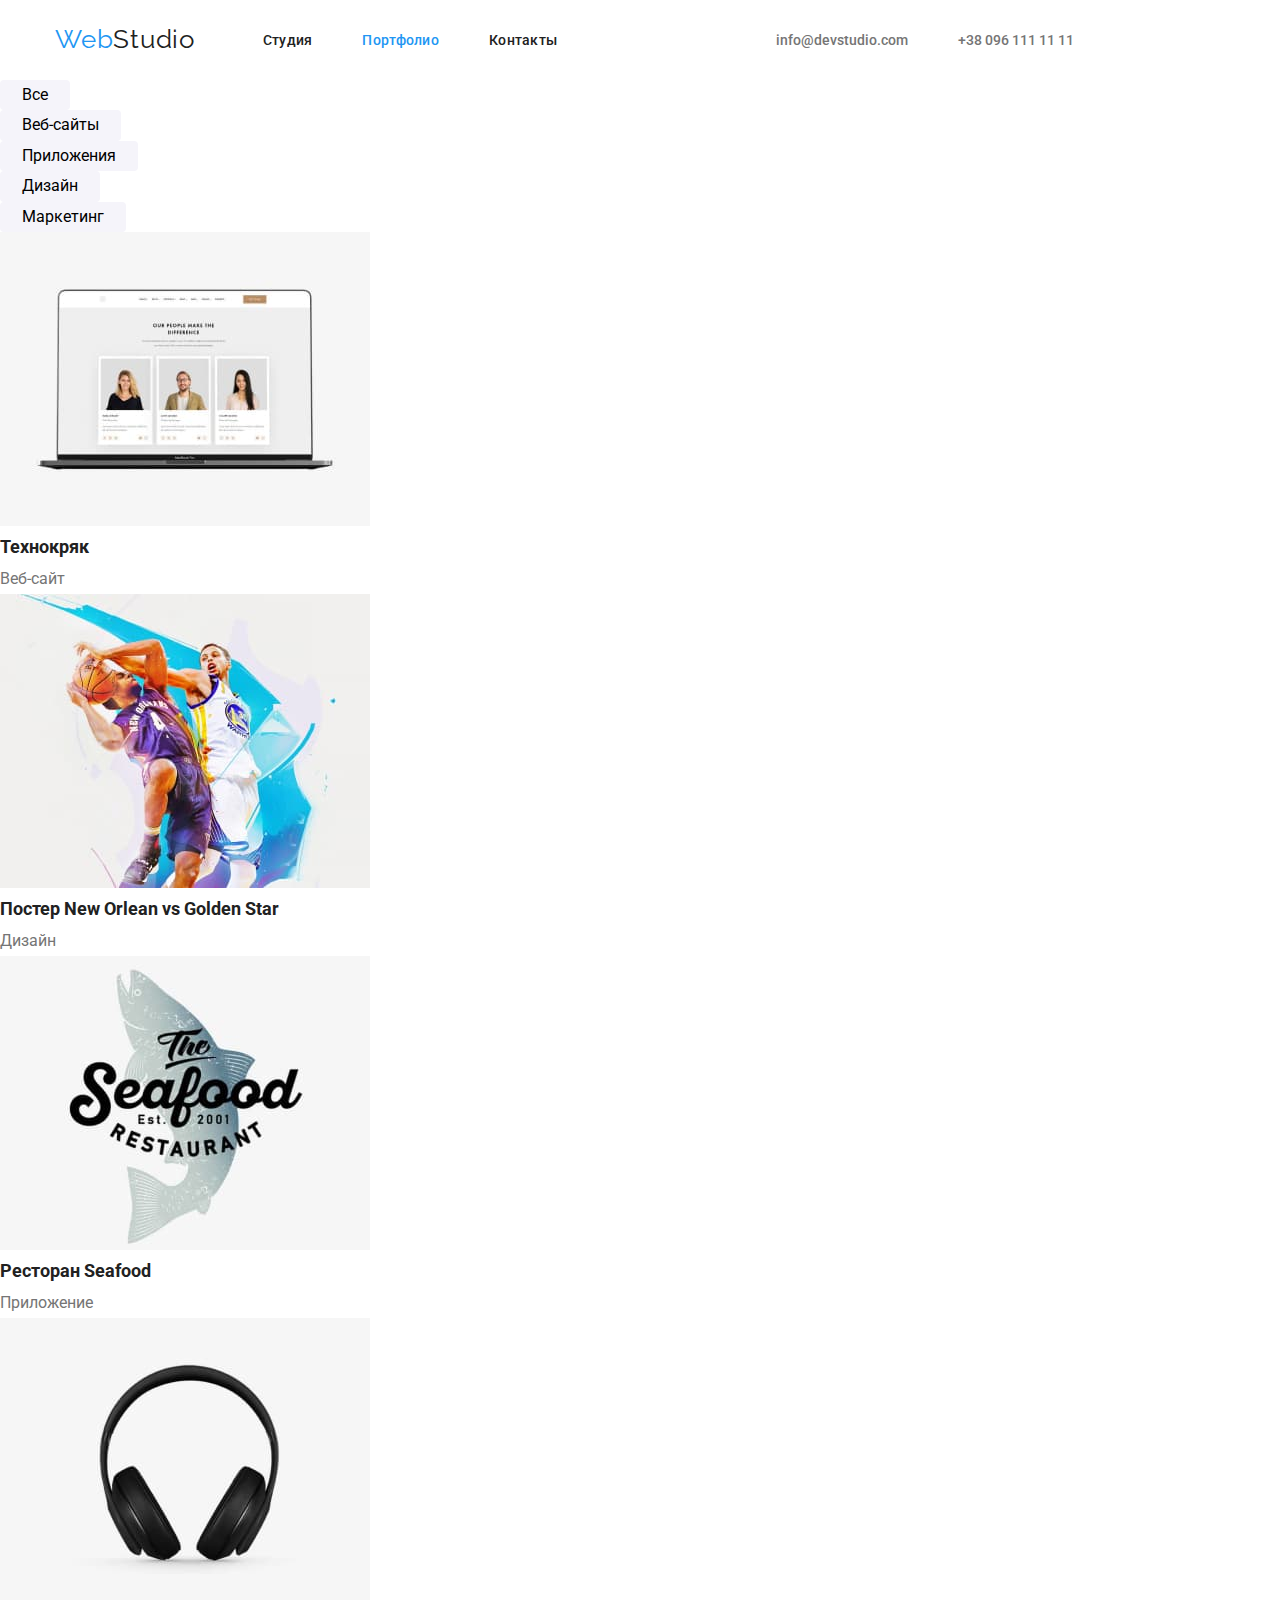
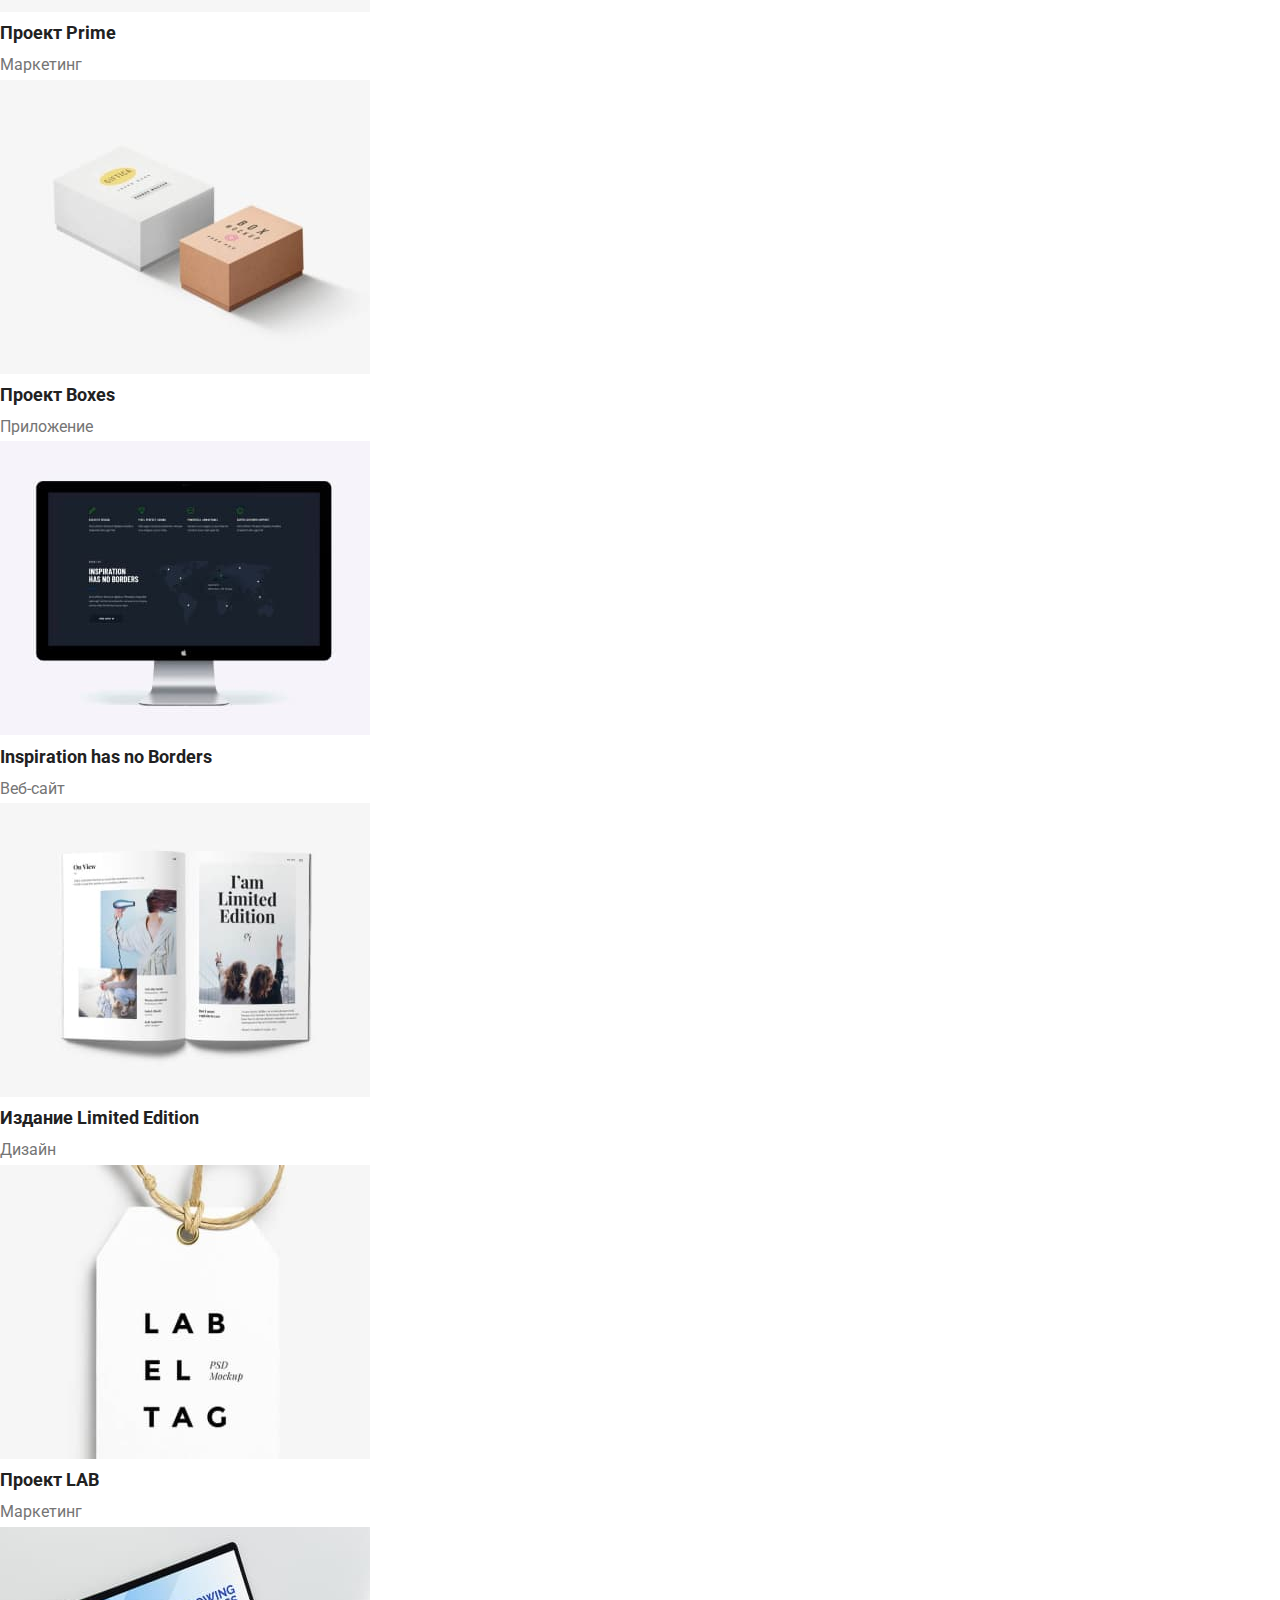
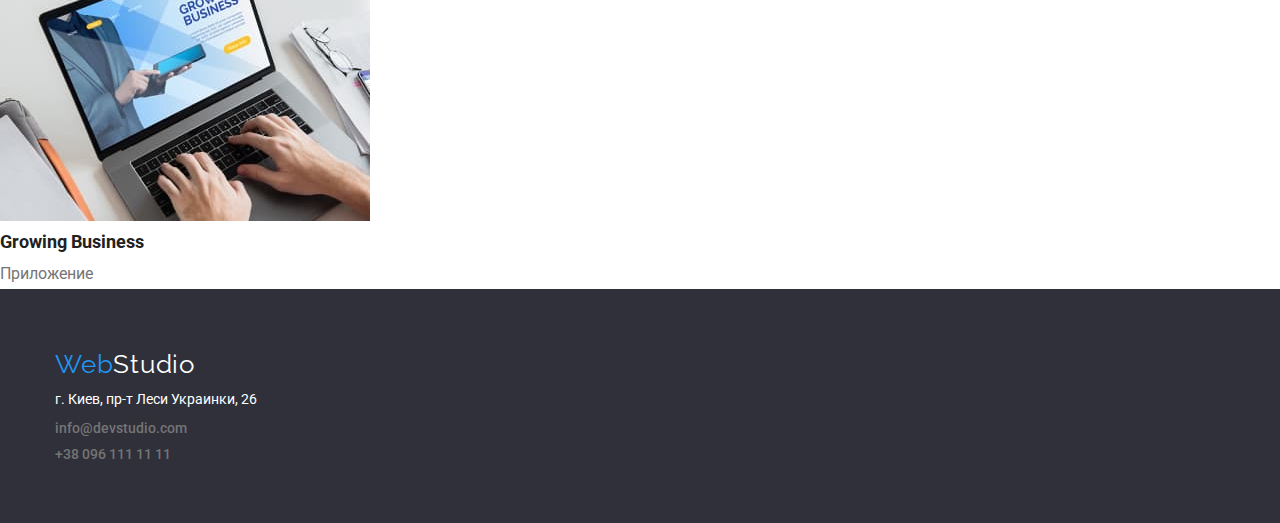
==== portfolio.html @ d4175434 "add styled index.html, global style" ====
<!DOCTYPE html>
<html lang="ru">
  <head>
    <meta charset="UTF-8" />
    <meta http-equiv="X-UA-Compatible" content="IE=edge" />
    <meta name="viewport" content="width=device-width, initial-scale=1.0" />
    <title>Portfolio</title>
    <link
      href="https://fonts.googleapis.com/css2?family=Raleway:wght@700&family=Roboto:wght@400;500;700;900&display=swap"
      rel="stylesheet"
    />
    <link rel="stylesheet" href="./src/css/modern-normalize.css" />
    <link rel="stylesheet" href="./src/css/style.css" />
  </head>
  <body>
    <header class="header container flex-wrapp">
      <a class="logo" href="#"><span class="logo-span">Web</span>Studio</a>

      <nav class="header-naw">
        <ul class="menu-list flex-wrapp">
          <li class="menu-item">
            <a class="menu-link" href="./index.html" title="Студия">Студия</a>
          </li>
          <li class="menu-item">
            <a class="menu-link curren" href="#" title="Портфолио">Портфолио</a>
          </li>
          <li class="menu-item">
            <a class="menu-link" href="#" title="Контакты">Контакты</a>
          </li>
        </ul>
      </nav>
      <ul class="contact-list flex-wrapp">
        <li class="contact-item">
          <a class="contact-item-link" href="mailto:info@devstudio.com"
            >info@devstudio.com</a
          >
        </li>
        <li class="contact-item">
          <a class="contact-item-link" href="tel:+380961111111"
            >+38 096 111 11 11</a
          >
        </li>
      </ul>
    </header>

    <main class="main">
      <section>
        <ul class="filter-button-list">
          <li class="filter-button-item">
            <button class="filter-button" type="button">Все</button>
          </li>
          <li class="filter-button-item">
            <button class="filter-button" type="button">Веб-сайты</button>
          </li>
          <li class="filter-button-item">
            <button class="filter-button" type="button">Приложения</button>
          </li>
          <li class="filter-button-item">
            <button class="filter-button" type="button">Дизайн</button>
          </li>
          <li class="filter-button-item">
            <button class="filter-button" type="button">Маркетинг</button>
          </li>
        </ul>

        <ul class="portfolio-project-list">
          <li class="portfolio-project-item">
            <img
              class="portfolio-project-img"
              src="./src/images/portfolio/portfolio-1.jpg"
              alt="portfolio-1"
              width="370"
            />
            <h3 class="portfolio-project-name">Технокряк</h3>
            <p class="portfolio-project-type">Веб-сайт</p>
          </li>
          <li class="portfolio-project-item">
            <img
              class="portfolio-project-img"
              src="./src/images/portfolio/portfolio-2.jpg"
              alt="portfolio-1"
              width="370"
            />
            <h3 class="portfolio-project-name">
              Постер New Orlean vs Golden Star
            </h3>
            <p class="portfolio-project-type">Дизайн</p>
          </li>
          <li class="portfolio-project-item">
            <img
              class="portfolio-project-img"
              src="./src/images/portfolio/portfolio-3.jpg"
              alt="portfolio-1"
              width="370"
            />
            <h3 class="portfolio-project-name">Ресторан Seafood</h3>
            <p class="portfolio-project-type">Приложение</p>
          </li>
          <li class="portfolio-project-item">
            <img
              class="portfolio-project-img"
              src="./src/images/portfolio/portfolio-4.jpg"
              alt="portfolio-1"
              width="370"
            />
            <h3 class="portfolio-project-name">Проект Prime</h3>
            <p class="portfolio-project-type">Маркетинг</p>
          </li>
          <li class="portfolio-project-item">
            <img
              class="portfolio-project-img"
              src="./src/images/portfolio/portfolio-5.jpg"
              alt="portfolio-1"
              width="370"
            />
            <h3 class="portfolio-project-name">Проект Boxes</h3>
            <p class="portfolio-project-type">Приложение</p>
          </li>
          <li class="portfolio-project-item">
            <img
              class="portfolio-project-img"
              src="./src/images/portfolio/portfolio-6.jpg"
              alt="portfolio-1"
              width="370"
            />
            <h3 class="portfolio-project-name">Inspiration has no Borders</h3>
            <p class="portfolio-project-type">Веб-сайт</p>
          </li>
          <li class="portfolio-project-item">
            <img
              class="portfolio-project-img"
              src="./src/images/portfolio/portfolio-7.jpg"
              alt="portfolio-1"
              width="370"
            />
            <h3 class="portfolio-project-name">Издание Limited Edition</h3>
            <p class="portfolio-project-type">Дизайн</p>
          </li>
          <li class="portfolio-project-item">
            <img
              class="portfolio-project-img"
              src="./src/images/portfolio/portfolio-8.jpg"
              alt="portfolio-1"
              width="370"
            />
            <h3 class="portfolio-project-name">Проект LAB</h3>
            <p class="portfolio-project-type">Маркетинг</p>
          </li>
          <li class="portfolio-project-item">
            <img
              class="portfolio-project-img"
              src="./src/images/portfolio/portfolio-9.jpg"
              alt="portfolio-1"
              width="370"
            />
            <h3 class="portfolio-project-name">Growing Business</h3>
            <p class="portfolio-project-type">Приложение</p>
          </li>
        </ul>
      </section>
    </main>

    <footer class="footer">
      <div class="container">
        <a class="logo logo-white" href="#"
          ><span class="logo-span">Web</span>Studio</a
        >
        <address class="footer-address">
          г. Киев, пр-т Леси Украинки, 26
        </address>
        <ul class="contact-list">
          <li class="contact-item contact-item-footer">
            <a class="contact-item-link" href="mailto:info@devstudio.com"
              >info@devstudio.com</a
            >
          </li>
          <li class="contact-item contact-item-footer">
            <a class="contact-item-link" href="tel:+380961111111"
              >+38 096 111 11 11</a
            >
          </li>
        </ul>
      </div>
    </footer>
  </body>
</html>
---- src/css/style.css ----
:root {
  --primary-text-color: #212121;
  --dark-blue-color: #3f51b5;
  --blue-color: #2196f3;
  --grey-color: #757575;
  --light-grey-color: #f5f4fa;
  --primary-white-color: #ffffff;
  --section-preview-bg-color: #2f303a;
}

body {
  font-size: 14px;
  font-family: 'Roboto', sans-serif;
  color: var(--primary-text-color);
}

a {
  text-decoration: none;
}

p,
h1,
h2,
h3,
h4,
h5,
h6 {
  margin: 0;
}

ul {
  padding: 0;
  margin: 0;
  list-style: none;
}

button {
  font-size: 16px;
  cursor: pointer;
  border: none;
}

.container {
  max-width: 1200px;
  margin: 0 auto;
  padding: 0 15px;
}

.flex-wrapp {
  display: flex;
  flex-wrap: wrap;
}

.header {
  height: 80px;
  justify-content: space-between;
}

.logo {
  font-family: Raleway;
  font-size: 26px;
  line-height: 1.2;
  letter-spacing: 0.03em;
  color: var(--primary-text-color);
}

.logo-white {
  color: var(--primary-white-color);
}

.logo-span {
  color: var(--blue-color);
}

.header,
.section-preview {
  align-items: center;
}

.menu-item,
.contact-item {
  margin-right: 50px;
}

.menu-item:last-child,
.contact-item:last-child {
  margin-right: 0;
}

.menu-link {
  color: var(--primary-text-color);
  font-weight: 500;
  letter-spacing: 0.02em;
}

.menu-link.curren {
  color: var(--blue-color);
}

.contact-list {
  flex-basis: 600px;
  justify-content: center;
}

.menu-link:hover,
.menu-link:focus,
.contact-item-link:hover,
.contact-item-link:focus {
  color: var(--blue-color);
}

.contact-item-link {
  color: var(--grey-color);
  font-weight: 500;
  line-height: 1.2;
}

.section {
  padding: 94px 0;
}

.section-team {
  background-color: var(--light-grey-color);
}

.section-preview {
  width: 100%;
  height: 600px;
  background: var(--section-preview-bg-color);
  text-align: center;
  flex-direction: column;
  justify-content: center;
}

.section-preview-title {
  width: 696px;
  font-weight: 900;
  font-size: 44px;
  line-height: 1.36;
  letter-spacing: 0.06em;
  text-transform: uppercase;
  color: var(--primary-white-color);
}

.order-service-btn {
  background-color: var(--blue-color);
  color: var(--primary-white-color);
  box-shadow: 0px 4px 4px rgba(0, 0, 0, 0.15);
  border-radius: 4px;
  margin-top: 30px;
  padding: 10px 32px;
  letter-spacing: 0.06em;
}

.info-list {
  margin: 0 auto;
}

.info-item,
.our-work-gallery-item,
.our-team-item {
  margin-left: 30px;
  flex-basis: calc((100% - 90px) / 4);
  letter-spacing: 0.03em;
}

.info-item:first-child,
.our-work-gallery-item:first-child,
.our-team-item:first-child {
  margin-left: 0;
}

.info-title {
  font-size: 14px;
  line-height: 1.1;
  text-transform: uppercase;
}

.info-description {
  margin-top: 10px;
  color: var(--grey-color);
  line-height: 1.7;
}

.section-title {
  font-weight: 900;
  font-size: 36px;
  line-height: 1.66;
  letter-spacing: 0.03em;
  text-align: center;
  margin-bottom: 50px;
}

.our-team-item {
  background-color: var(--primary-white-color);
  box-shadow: 0px 1px 3px rgba(0, 0, 0, 0.12), 0px 1px 1px rgba(0, 0, 0, 0.14),
    0px 2px 1px rgba(0, 0, 0, 0.2);
  border-radius: 0px 0px 4px 4px;
}

.team-info-wrapp {
  text-align: center;
  padding: 30px 0;
  font-size: 16px;
  line-height: 1.8;
}

.worker-name {
  font-weight: 500;
}

.employee-position {
  color: var(--grey-color);
}

.filter-button {
  background-color: var(--light-grey-color);
  border-radius: 4px;
  padding: 6px 22px;
}

.filter-button:hover,
.filter-button:focus {
  background-color: var(--blue-color);
  color: var(--primary-white-color);
  box-shadow: 0px 3px 1px rgba(0, 0, 0, 0.1), 0px 1px 2px rgba(0, 0, 0, 0.08),
    0px 2px 2px rgba(0, 0, 0, 0.12);
}

.portfolio-project-name {
  font-weight: bold;
  font-size: 18px;
  line-height: 2;
  color: var(--primary-text-color);
}

.portfolio-project-type {
  font-size: 16px;
  line-height: 1.8;
  color: var(--grey-color);
}

.footer {
  padding: 60px 0;
  background-color: var(--section-preview-bg-color);
}

.footer-address {
  line-height: 1.56;
  font-style: normal;
  color: var(--primary-white-color);
}

.footer-address,
.contact-item-footer {
  padding-top: 9px;
}
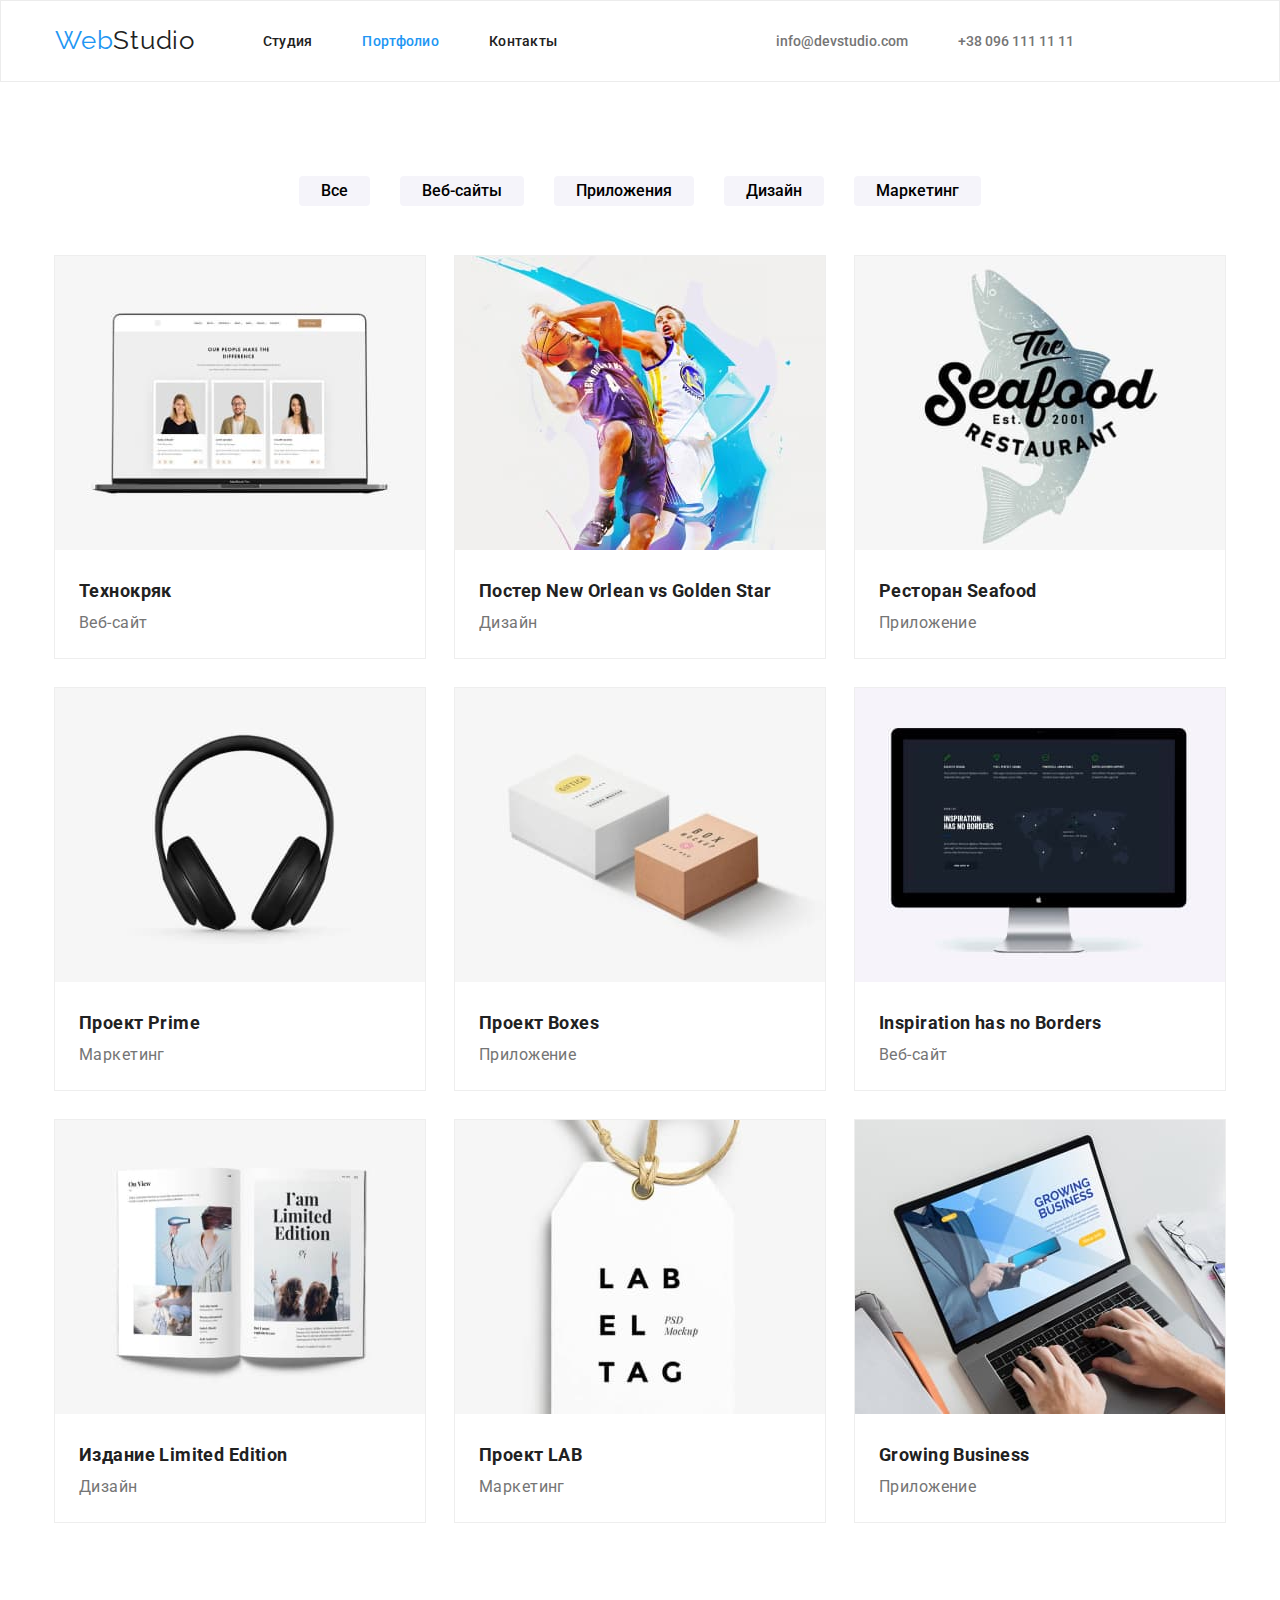
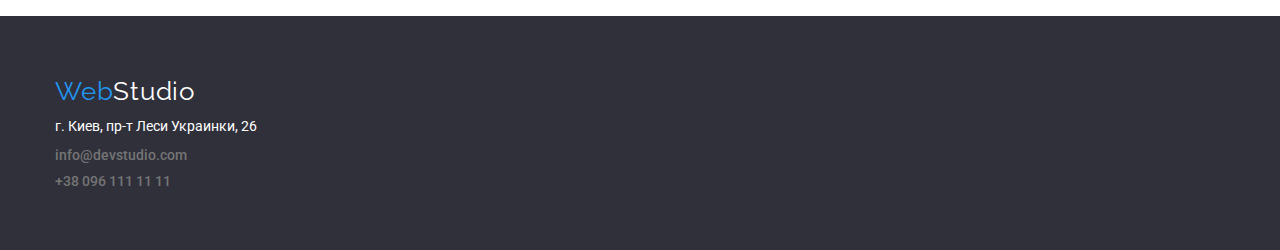
==== commit 82e1867d: "add final project" ====
--- a/portfolio.html
+++ b/portfolio.html
@@ -13,39 +13,43 @@
     <link rel="stylesheet" href="./src/css/style.css" />
   </head>
   <body>
-    <header class="header container flex-wrapp">
-      <a class="logo" href="#"><span class="logo-span">Web</span>Studio</a>
-
-      <nav class="header-naw">
-        <ul class="menu-list flex-wrapp">
-          <li class="menu-item">
-            <a class="menu-link" href="./index.html" title="Студия">Студия</a>
-          </li>
-          <li class="menu-item">
-            <a class="menu-link curren" href="#" title="Портфолио">Портфолио</a>
-          </li>
-          <li class="menu-item">
-            <a class="menu-link" href="#" title="Контакты">Контакты</a>
-          </li>
-        </ul>
-      </nav>
-      <ul class="contact-list flex-wrapp">
-        <li class="contact-item">
-          <a class="contact-item-link" href="mailto:info@devstudio.com"
-            >info@devstudio.com</a
-          >
-        </li>
-        <li class="contact-item">
-          <a class="contact-item-link" href="tel:+380961111111"
-            >+38 096 111 11 11</a
-          >
-        </li>
-      </ul>
+    <header class="header">
+      <div class="header-content container flex-wrapp">
+        <a class="logo" href="#"><span class="logo-span">Web</span>Studio</a>
+
+        <nav class="header-naw">
+          <ul class="menu-list flex-wrapp">
+            <li class="menu-item">
+              <a class="menu-link" href="./index.html" title="Студия">Студия</a>
+            </li>
+            <li class="menu-item">
+              <a class="menu-link curren" href="#" title="Портфолио"
+                >Портфолио</a
+              >
+            </li>
+            <li class="menu-item">
+              <a class="menu-link" href="#" title="Контакты">Контакты</a>
+            </li>
+          </ul>
+        </nav>
+        <ul class="contact-list flex-wrapp">
+          <li class="contact-item">
+            <a class="contact-item-link" href="mailto:info@devstudio.com"
+              >info@devstudio.com</a
+            >
+          </li>
+          <li class="contact-item">
+            <a class="contact-item-link" href="tel:+380961111111"
+              >+38 096 111 11 11</a
+            >
+          </li>
+        </ul>
+      </div>
     </header>
 
-    <main class="main">
-      <section>
-        <ul class="filter-button-list">
+    <main class="main container">
+      <section class="section">
+        <ul class="filter-button-list flex-wrapp">
           <li class="filter-button-item">
             <button class="filter-button" type="button">Все</button>
           </li>
@@ -63,7 +67,7 @@
           </li>
         </ul>
 
-        <ul class="portfolio-project-list">
+        <ul class="portfolio-project-list flex-wrapp">
           <li class="portfolio-project-item">
             <img
               class="portfolio-project-img"
@@ -71,8 +75,10 @@
               alt="portfolio-1"
               width="370"
             />
-            <h3 class="portfolio-project-name">Технокряк</h3>
-            <p class="portfolio-project-type">Веб-сайт</p>
+            <div class="portfolio-project-info">
+              <h3 class="portfolio-project-name">Технокряк</h3>
+              <p class="portfolio-project-type">Веб-сайт</p>
+            </div>
           </li>
           <li class="portfolio-project-item">
             <img
@@ -81,10 +87,12 @@
               alt="portfolio-1"
               width="370"
             />
-            <h3 class="portfolio-project-name">
-              Постер New Orlean vs Golden Star
-            </h3>
-            <p class="portfolio-project-type">Дизайн</p>
+            <div class="portfolio-project-info">
+              <h3 class="portfolio-project-name">
+                Постер New Orlean vs Golden Star
+              </h3>
+              <p class="portfolio-project-type">Дизайн</p>
+            </div>
           </li>
           <li class="portfolio-project-item">
             <img
@@ -93,8 +101,10 @@
               alt="portfolio-1"
               width="370"
             />
-            <h3 class="portfolio-project-name">Ресторан Seafood</h3>
-            <p class="portfolio-project-type">Приложение</p>
+            <div class="portfolio-project-info">
+              <h3 class="portfolio-project-name">Ресторан Seafood</h3>
+              <p class="portfolio-project-type">Приложение</p>
+            </div>
           </li>
           <li class="portfolio-project-item">
             <img
@@ -103,8 +113,10 @@
               alt="portfolio-1"
               width="370"
             />
-            <h3 class="portfolio-project-name">Проект Prime</h3>
-            <p class="portfolio-project-type">Маркетинг</p>
+            <div class="portfolio-project-info">
+              <h3 class="portfolio-project-name">Проект Prime</h3>
+              <p class="portfolio-project-type">Маркетинг</p>
+            </div>
           </li>
           <li class="portfolio-project-item">
             <img
@@ -113,8 +125,10 @@
               alt="portfolio-1"
               width="370"
             />
-            <h3 class="portfolio-project-name">Проект Boxes</h3>
-            <p class="portfolio-project-type">Приложение</p>
+            <div class="portfolio-project-info">
+              <h3 class="portfolio-project-name">Проект Boxes</h3>
+              <p class="portfolio-project-type">Приложение</p>
+            </div>
           </li>
           <li class="portfolio-project-item">
             <img
@@ -123,8 +137,10 @@
               alt="portfolio-1"
               width="370"
             />
-            <h3 class="portfolio-project-name">Inspiration has no Borders</h3>
-            <p class="portfolio-project-type">Веб-сайт</p>
+            <div class="portfolio-project-info">
+              <h3 class="portfolio-project-name">Inspiration has no Borders</h3>
+              <p class="portfolio-project-type">Веб-сайт</p>
+            </div>
           </li>
           <li class="portfolio-project-item">
             <img
@@ -133,8 +149,10 @@
               alt="portfolio-1"
               width="370"
             />
-            <h3 class="portfolio-project-name">Издание Limited Edition</h3>
-            <p class="portfolio-project-type">Дизайн</p>
+            <div class="portfolio-project-info">
+              <h3 class="portfolio-project-name">Издание Limited Edition</h3>
+              <p class="portfolio-project-type">Дизайн</p>
+            </div>
           </li>
           <li class="portfolio-project-item">
             <img
@@ -143,8 +161,10 @@
               alt="portfolio-1"
               width="370"
             />
-            <h3 class="portfolio-project-name">Проект LAB</h3>
-            <p class="portfolio-project-type">Маркетинг</p>
+            <div class="portfolio-project-info">
+              <h3 class="portfolio-project-name">Проект LAB</h3>
+              <p class="portfolio-project-type">Маркетинг</p>
+            </div>
           </li>
           <li class="portfolio-project-item">
             <img
@@ -153,8 +173,10 @@
               alt="portfolio-1"
               width="370"
             />
-            <h3 class="portfolio-project-name">Growing Business</h3>
-            <p class="portfolio-project-type">Приложение</p>
+            <div class="portfolio-project-info">
+              <h3 class="portfolio-project-name">Growing Business</h3>
+              <p class="portfolio-project-type">Приложение</p>
+            </div>
           </li>
         </ul>
       </section>
--- a/src/css/style.css
+++ b/src/css/style.css
@@ -6,6 +6,11 @@
   --light-grey-color: #f5f4fa;
   --primary-white-color: #ffffff;
   --section-preview-bg-color: #2f303a;
+  --bg-portfolio-project-item: #ffffff;
+  --bg-color-btn-filter: #f5f4fa;
+  --hover-color-btn-filter: #2196f3;
+  --bg-color-footer: #2f303a;
+  --bg-color-section: #f5f4fa;
 }
 
 body {
@@ -52,8 +57,13 @@
 }
 
 .header {
+  border: 1px solid #ececec;
+}
+
+.header-content {
   height: 80px;
   justify-content: space-between;
+  align-items: center;
 }
 
 .logo {
@@ -120,7 +130,7 @@
 }
 
 .section-team {
-  background-color: var(--light-grey-color);
+  background-color: var(--bg-color-section);
 }
 
 .section-preview {
@@ -158,7 +168,8 @@
 
 .info-item,
 .our-work-gallery-item,
-.our-team-item {
+.our-team-item,
+.portfolio-project-item {
   margin-left: 30px;
   flex-basis: calc((100% - 90px) / 4);
   letter-spacing: 0.03em;
@@ -166,8 +177,23 @@
 
 .info-item:first-child,
 .our-work-gallery-item:first-child,
-.our-team-item:first-child {
+.our-team-item:first-child,
+.filter-button-item:first-child {
   margin-left: 0;
+}
+
+.portfolio-project-item {
+  margin-bottom: 30px;
+  background-color: var(--bg-portfolio-project-item);
+  outline: 1px solid #eeeeee;
+}
+
+.portfolio-project-item:nth-child(3n + 1) {
+  margin-left: 0;
+}
+
+.portfolio-project-item:nth-last-child(-n + 3) {
+  margin-bottom: 0;
 }
 
 .info-title {
@@ -213,18 +239,12 @@
   color: var(--grey-color);
 }
 
-.filter-button {
-  background-color: var(--light-grey-color);
-  border-radius: 4px;
-  padding: 6px 22px;
-}
-
-.filter-button:hover,
-.filter-button:focus {
-  background-color: var(--blue-color);
-  color: var(--primary-white-color);
-  box-shadow: 0px 3px 1px rgba(0, 0, 0, 0.1), 0px 1px 2px rgba(0, 0, 0, 0.08),
-    0px 2px 2px rgba(0, 0, 0, 0.12);
+.portfolio-project-list {
+  padding-top: 50px;
+}
+
+.portfolio-project-info {
+  padding: 20px 24px;
 }
 
 .portfolio-project-name {
@@ -240,9 +260,32 @@
   color: var(--grey-color);
 }
 
+.filter-button-list {
+  justify-content: center;
+}
+
+.filter-button-item {
+  margin-left: 30px;
+}
+
+.filter-button {
+  background-color: var(--bg-color-btn-filter);
+  border-radius: 4px;
+  padding: 6px 22px;
+  font-weight: 500;
+}
+
+.filter-button:hover,
+.filter-button:focus {
+  background-color: var(--hover-color-btn-filter);
+  color: var(--primary-white-color);
+  box-shadow: 0px 3px 1px rgba(0, 0, 0, 0.1), 0px 1px 2px rgba(0, 0, 0, 0.08),
+    0px 2px 2px rgba(0, 0, 0, 0.12);
+}
+
 .footer {
   padding: 60px 0;
-  background-color: var(--section-preview-bg-color);
+  background-color: var(--bg-color-footer);
 }
 
 .footer-address {
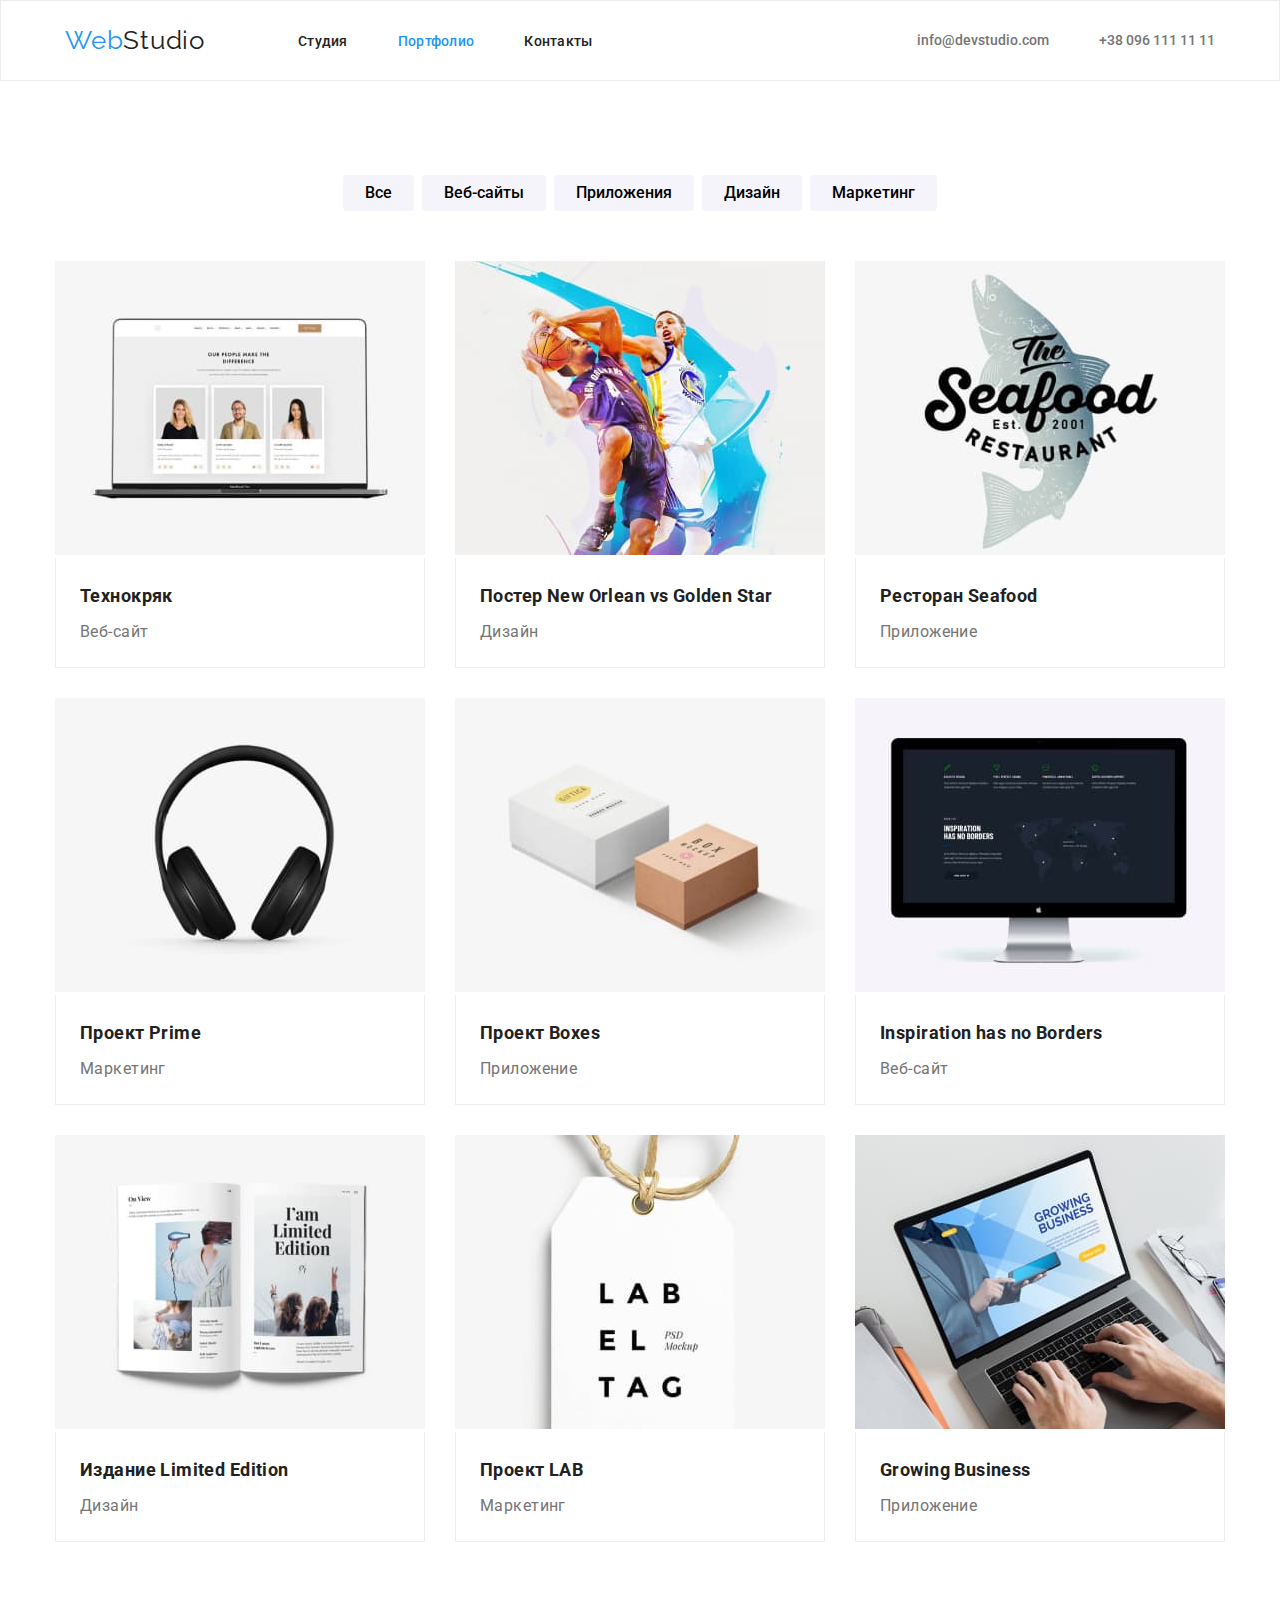
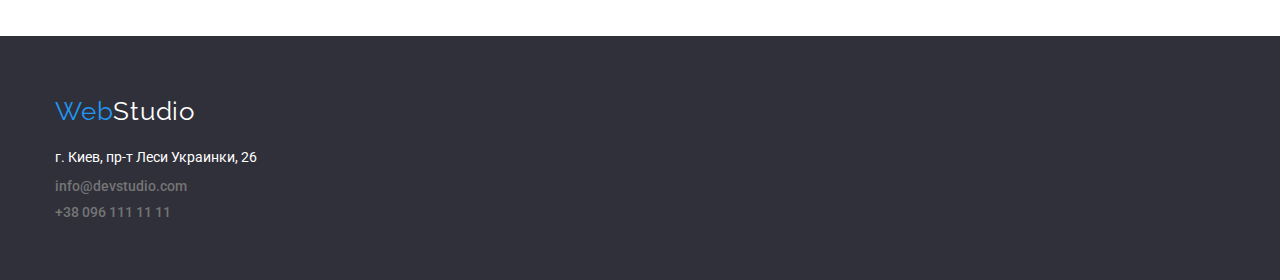
==== commit 14b074d7: "edit footer" ====
--- a/portfolio.html
+++ b/portfolio.html
@@ -191,12 +191,12 @@
           г. Киев, пр-т Леси Украинки, 26
         </address>
         <ul class="contact-list">
-          <li class="contact-item contact-item-footer">
+          <li class="contact-item-footer">
             <a class="contact-item-link" href="mailto:info@devstudio.com"
               >info@devstudio.com</a
             >
           </li>
-          <li class="contact-item contact-item-footer">
+          <li class="contact-item-footer">
             <a class="contact-item-link" href="tel:+380961111111"
               >+38 096 111 11 11</a
             >
--- a/src/css/style.css
+++ b/src/css/style.css
@@ -61,7 +61,7 @@
 }
 
 .header-content {
-  height: 80px;
+  padding: 24px 25px;
   justify-content: space-between;
   align-items: center;
 }
@@ -87,6 +87,10 @@
   align-items: center;
 }
 
+.menu-list {
+  margin-left: 93px;
+}
+
 .menu-item,
 .contact-item {
   margin-right: 50px;
@@ -108,8 +112,7 @@
 }
 
 .contact-list {
-  flex-basis: 600px;
-  justify-content: center;
+  margin-left: auto;
 }
 
 .menu-link:hover,
@@ -134,12 +137,10 @@
 }
 
 .section-preview {
-  width: 100%;
-  height: 600px;
+  padding: 200px 0;
   background: var(--section-preview-bg-color);
   text-align: center;
   flex-direction: column;
-  justify-content: center;
 }
 
 .section-preview-title {
@@ -162,6 +163,10 @@
   letter-spacing: 0.06em;
 }
 
+.sectio-peculiarities {
+  padding-bottom: 0;
+}
+
 .info-list {
   margin: 0 auto;
 }
@@ -185,7 +190,6 @@
 .portfolio-project-item {
   margin-bottom: 30px;
   background-color: var(--bg-portfolio-project-item);
-  outline: 1px solid #eeeeee;
 }
 
 .portfolio-project-item:nth-child(3n + 1) {
@@ -209,7 +213,7 @@
 }
 
 .section-title {
-  font-weight: 900;
+  font-weight: 700;
   font-size: 36px;
   line-height: 1.66;
   letter-spacing: 0.03em;
@@ -233,6 +237,7 @@
 
 .worker-name {
   font-weight: 500;
+  margin-bottom: 10px;
 }
 
 .employee-position {
@@ -240,11 +245,13 @@
 }
 
 .portfolio-project-list {
-  padding-top: 50px;
+  margin-top: 50px;
 }
 
 .portfolio-project-info {
   padding: 20px 24px;
+  border: 1px solid #eeeeee;
+  border-top: none;
 }
 
 .portfolio-project-name {
@@ -252,6 +259,7 @@
   font-size: 18px;
   line-height: 2;
   color: var(--primary-text-color);
+  margin-bottom: 4px;
 }
 
 .portfolio-project-type {
@@ -265,7 +273,7 @@
 }
 
 .filter-button-item {
-  margin-left: 30px;
+  margin-left: 8px;
 }
 
 .filter-button {
@@ -273,6 +281,7 @@
   border-radius: 4px;
   padding: 6px 22px;
   font-weight: 500;
+  line-height: 1.5;
 }
 
 .filter-button:hover,
@@ -292,9 +301,9 @@
   line-height: 1.56;
   font-style: normal;
   color: var(--primary-white-color);
-}
-
-.footer-address,
+  margin-top: 20px;
+}
+
 .contact-item-footer {
-  padding-top: 9px;
-}
+  margin-top: 9px;
+}
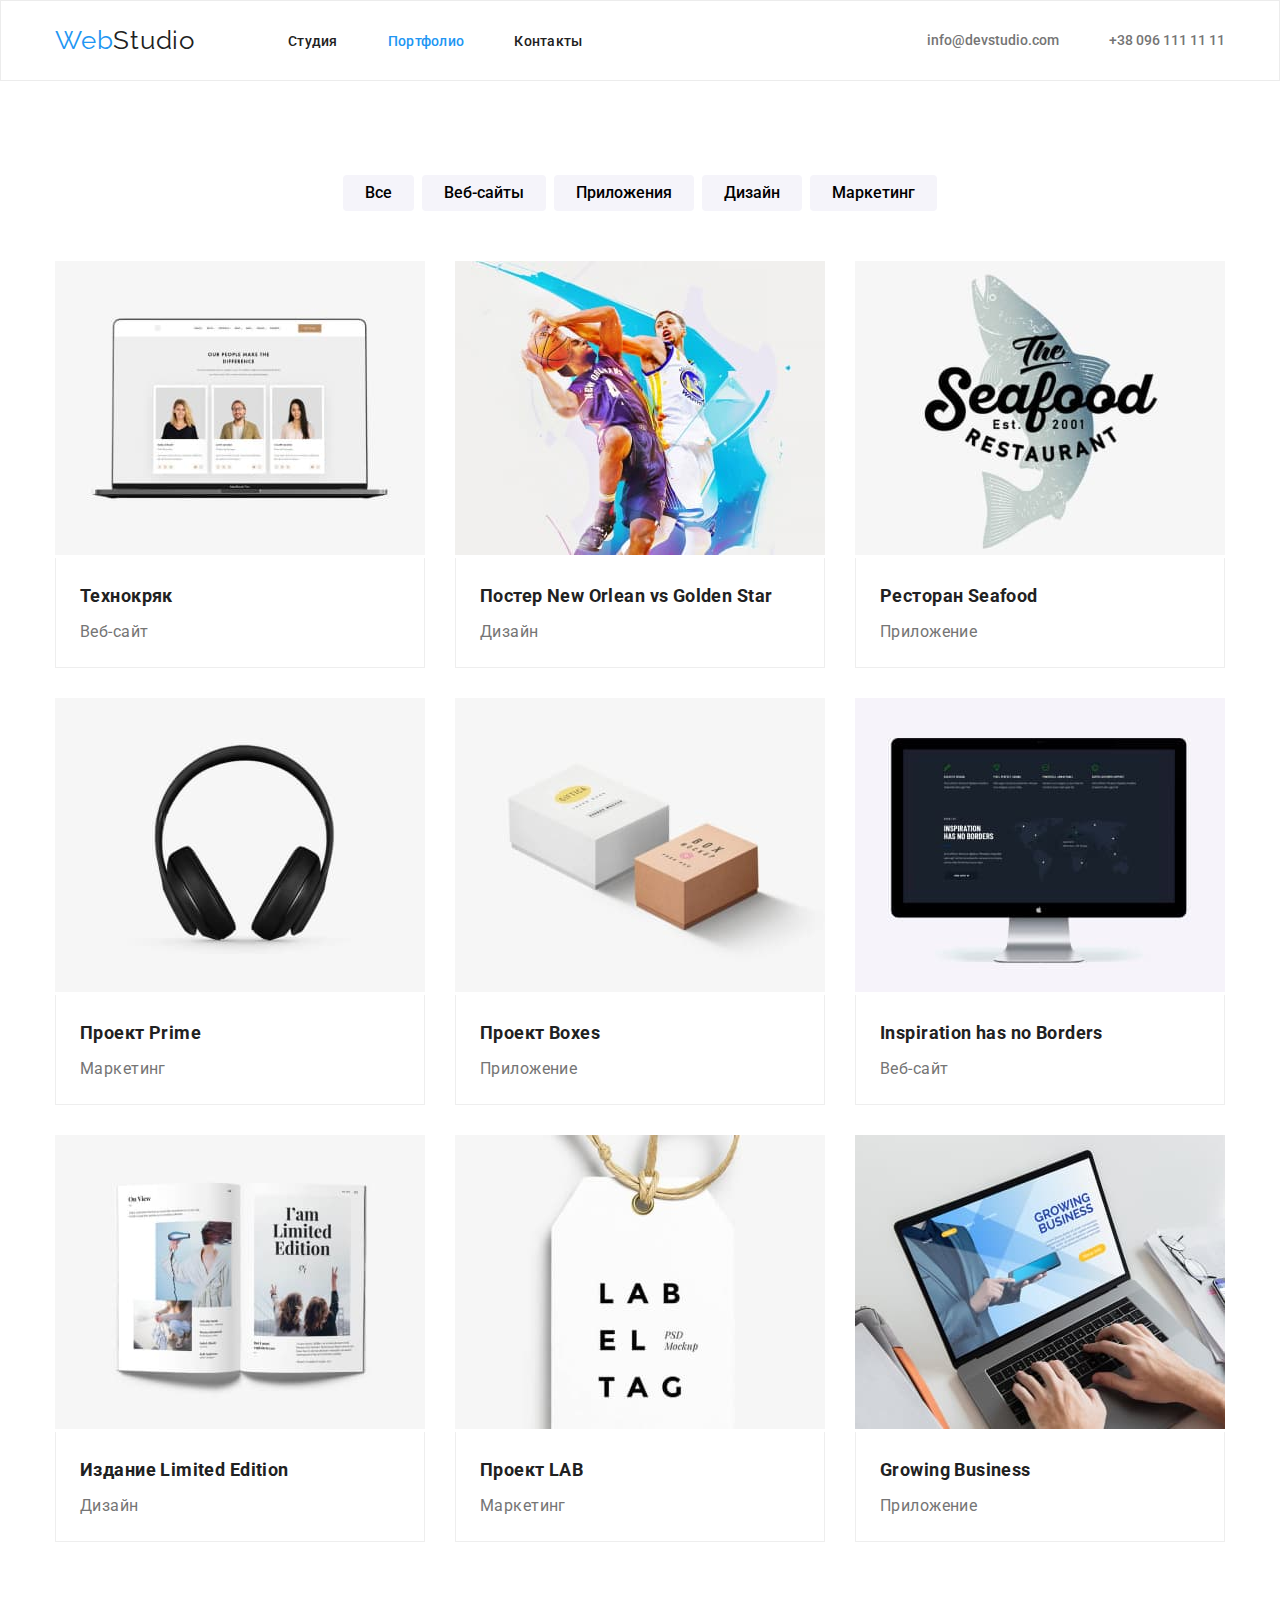
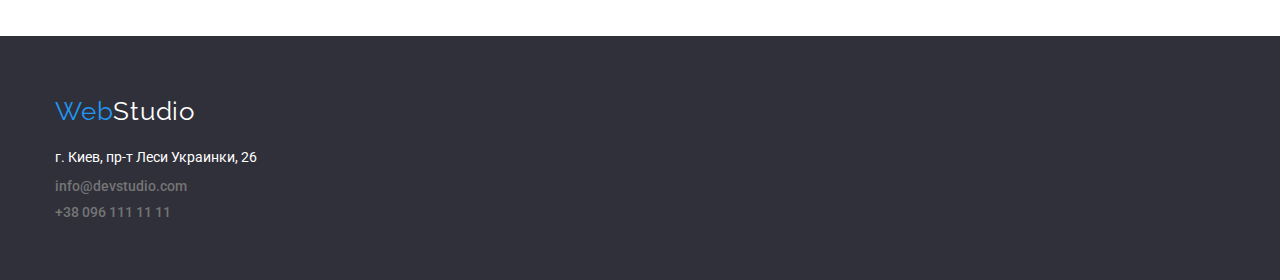
==== commit 40397d68: "add container for section" ====
--- a/portfolio.html
+++ b/portfolio.html
@@ -47,138 +47,142 @@
       </div>
     </header>
 
-    <main class="main container">
+    <main class="main">
       <section class="section">
-        <ul class="filter-button-list flex-wrapp">
-          <li class="filter-button-item">
-            <button class="filter-button" type="button">Все</button>
-          </li>
-          <li class="filter-button-item">
-            <button class="filter-button" type="button">Веб-сайты</button>
-          </li>
-          <li class="filter-button-item">
-            <button class="filter-button" type="button">Приложения</button>
-          </li>
-          <li class="filter-button-item">
-            <button class="filter-button" type="button">Дизайн</button>
-          </li>
-          <li class="filter-button-item">
-            <button class="filter-button" type="button">Маркетинг</button>
-          </li>
-        </ul>
-
-        <ul class="portfolio-project-list flex-wrapp">
-          <li class="portfolio-project-item">
-            <img
-              class="portfolio-project-img"
-              src="./src/images/portfolio/portfolio-1.jpg"
-              alt="portfolio-1"
-              width="370"
-            />
-            <div class="portfolio-project-info">
-              <h3 class="portfolio-project-name">Технокряк</h3>
-              <p class="portfolio-project-type">Веб-сайт</p>
-            </div>
-          </li>
-          <li class="portfolio-project-item">
-            <img
-              class="portfolio-project-img"
-              src="./src/images/portfolio/portfolio-2.jpg"
-              alt="portfolio-1"
-              width="370"
-            />
-            <div class="portfolio-project-info">
-              <h3 class="portfolio-project-name">
-                Постер New Orlean vs Golden Star
-              </h3>
-              <p class="portfolio-project-type">Дизайн</p>
-            </div>
-          </li>
-          <li class="portfolio-project-item">
-            <img
-              class="portfolio-project-img"
-              src="./src/images/portfolio/portfolio-3.jpg"
-              alt="portfolio-1"
-              width="370"
-            />
-            <div class="portfolio-project-info">
-              <h3 class="portfolio-project-name">Ресторан Seafood</h3>
-              <p class="portfolio-project-type">Приложение</p>
-            </div>
-          </li>
-          <li class="portfolio-project-item">
-            <img
-              class="portfolio-project-img"
-              src="./src/images/portfolio/portfolio-4.jpg"
-              alt="portfolio-1"
-              width="370"
-            />
-            <div class="portfolio-project-info">
-              <h3 class="portfolio-project-name">Проект Prime</h3>
-              <p class="portfolio-project-type">Маркетинг</p>
-            </div>
-          </li>
-          <li class="portfolio-project-item">
-            <img
-              class="portfolio-project-img"
-              src="./src/images/portfolio/portfolio-5.jpg"
-              alt="portfolio-1"
-              width="370"
-            />
-            <div class="portfolio-project-info">
-              <h3 class="portfolio-project-name">Проект Boxes</h3>
-              <p class="portfolio-project-type">Приложение</p>
-            </div>
-          </li>
-          <li class="portfolio-project-item">
-            <img
-              class="portfolio-project-img"
-              src="./src/images/portfolio/portfolio-6.jpg"
-              alt="portfolio-1"
-              width="370"
-            />
-            <div class="portfolio-project-info">
-              <h3 class="portfolio-project-name">Inspiration has no Borders</h3>
-              <p class="portfolio-project-type">Веб-сайт</p>
-            </div>
-          </li>
-          <li class="portfolio-project-item">
-            <img
-              class="portfolio-project-img"
-              src="./src/images/portfolio/portfolio-7.jpg"
-              alt="portfolio-1"
-              width="370"
-            />
-            <div class="portfolio-project-info">
-              <h3 class="portfolio-project-name">Издание Limited Edition</h3>
-              <p class="portfolio-project-type">Дизайн</p>
-            </div>
-          </li>
-          <li class="portfolio-project-item">
-            <img
-              class="portfolio-project-img"
-              src="./src/images/portfolio/portfolio-8.jpg"
-              alt="portfolio-1"
-              width="370"
-            />
-            <div class="portfolio-project-info">
-              <h3 class="portfolio-project-name">Проект LAB</h3>
-              <p class="portfolio-project-type">Маркетинг</p>
-            </div>
-          </li>
-          <li class="portfolio-project-item">
-            <img
-              class="portfolio-project-img"
-              src="./src/images/portfolio/portfolio-9.jpg"
-              alt="portfolio-1"
-              width="370"
-            />
-            <div class="portfolio-project-info">
-              <h3 class="portfolio-project-name">Growing Business</h3>
-              <p class="portfolio-project-type">Приложение</p>
-            </div>
-          </li>
-        </ul>
+        <div class="container">
+          <ul class="filter-button-list flex-wrapp">
+            <li class="filter-button-item">
+              <button class="filter-button" type="button">Все</button>
+            </li>
+            <li class="filter-button-item">
+              <button class="filter-button" type="button">Веб-сайты</button>
+            </li>
+            <li class="filter-button-item">
+              <button class="filter-button" type="button">Приложения</button>
+            </li>
+            <li class="filter-button-item">
+              <button class="filter-button" type="button">Дизайн</button>
+            </li>
+            <li class="filter-button-item">
+              <button class="filter-button" type="button">Маркетинг</button>
+            </li>
+          </ul>
+
+          <ul class="portfolio-project-list flex-wrapp">
+            <li class="portfolio-project-item">
+              <img
+                class="portfolio-project-img"
+                src="./src/images/portfolio/portfolio-1.jpg"
+                alt="portfolio-1"
+                width="370"
+              />
+              <div class="portfolio-project-info">
+                <h3 class="portfolio-project-name">Технокряк</h3>
+                <p class="portfolio-project-type">Веб-сайт</p>
+              </div>
+            </li>
+            <li class="portfolio-project-item">
+              <img
+                class="portfolio-project-img"
+                src="./src/images/portfolio/portfolio-2.jpg"
+                alt="portfolio-1"
+                width="370"
+              />
+              <div class="portfolio-project-info">
+                <h3 class="portfolio-project-name">
+                  Постер New Orlean vs Golden Star
+                </h3>
+                <p class="portfolio-project-type">Дизайн</p>
+              </div>
+            </li>
+            <li class="portfolio-project-item">
+              <img
+                class="portfolio-project-img"
+                src="./src/images/portfolio/portfolio-3.jpg"
+                alt="portfolio-1"
+                width="370"
+              />
+              <div class="portfolio-project-info">
+                <h3 class="portfolio-project-name">Ресторан Seafood</h3>
+                <p class="portfolio-project-type">Приложение</p>
+              </div>
+            </li>
+            <li class="portfolio-project-item">
+              <img
+                class="portfolio-project-img"
+                src="./src/images/portfolio/portfolio-4.jpg"
+                alt="portfolio-1"
+                width="370"
+              />
+              <div class="portfolio-project-info">
+                <h3 class="portfolio-project-name">Проект Prime</h3>
+                <p class="portfolio-project-type">Маркетинг</p>
+              </div>
+            </li>
+            <li class="portfolio-project-item">
+              <img
+                class="portfolio-project-img"
+                src="./src/images/portfolio/portfolio-5.jpg"
+                alt="portfolio-1"
+                width="370"
+              />
+              <div class="portfolio-project-info">
+                <h3 class="portfolio-project-name">Проект Boxes</h3>
+                <p class="portfolio-project-type">Приложение</p>
+              </div>
+            </li>
+            <li class="portfolio-project-item">
+              <img
+                class="portfolio-project-img"
+                src="./src/images/portfolio/portfolio-6.jpg"
+                alt="portfolio-1"
+                width="370"
+              />
+              <div class="portfolio-project-info">
+                <h3 class="portfolio-project-name">
+                  Inspiration has no Borders
+                </h3>
+                <p class="portfolio-project-type">Веб-сайт</p>
+              </div>
+            </li>
+            <li class="portfolio-project-item">
+              <img
+                class="portfolio-project-img"
+                src="./src/images/portfolio/portfolio-7.jpg"
+                alt="portfolio-1"
+                width="370"
+              />
+              <div class="portfolio-project-info">
+                <h3 class="portfolio-project-name">Издание Limited Edition</h3>
+                <p class="portfolio-project-type">Дизайн</p>
+              </div>
+            </li>
+            <li class="portfolio-project-item">
+              <img
+                class="portfolio-project-img"
+                src="./src/images/portfolio/portfolio-8.jpg"
+                alt="portfolio-1"
+                width="370"
+              />
+              <div class="portfolio-project-info">
+                <h3 class="portfolio-project-name">Проект LAB</h3>
+                <p class="portfolio-project-type">Маркетинг</p>
+              </div>
+            </li>
+            <li class="portfolio-project-item">
+              <img
+                class="portfolio-project-img"
+                src="./src/images/portfolio/portfolio-9.jpg"
+                alt="portfolio-1"
+                width="370"
+              />
+              <div class="portfolio-project-info">
+                <h3 class="portfolio-project-name">Growing Business</h3>
+                <p class="portfolio-project-type">Приложение</p>
+              </div>
+            </li>
+          </ul>
+        </div>
       </section>
     </main>
 
--- a/src/css/style.css
+++ b/src/css/style.css
@@ -57,11 +57,11 @@
 }
 
 .header {
+  padding: 24px 0;
   border: 1px solid #ececec;
 }
 
 .header-content {
-  padding: 24px 25px;
   justify-content: space-between;
   align-items: center;
 }
